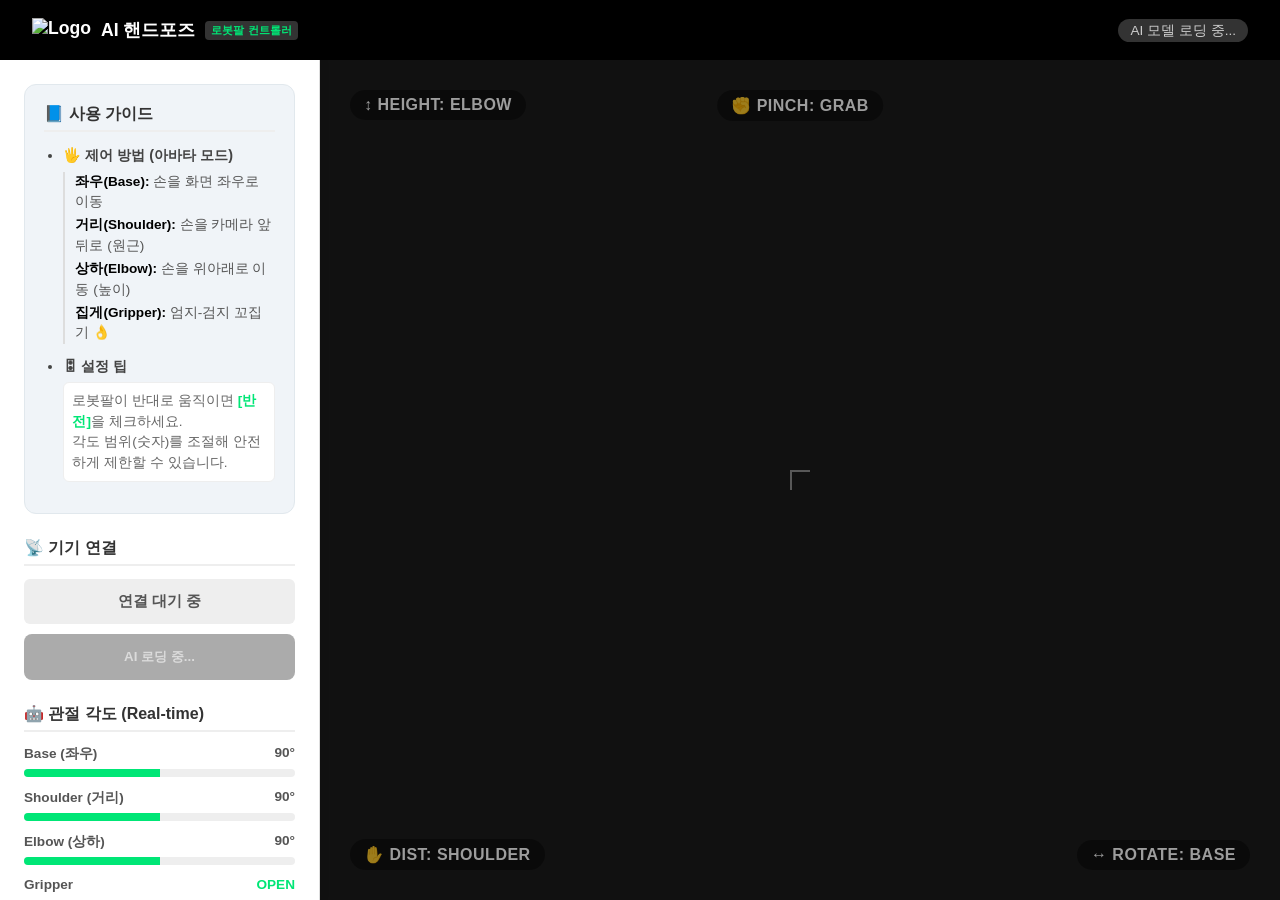
==== index.html @ b78bf1d8 "Update index.html" ====
<!DOCTYPE html>
<html lang="ko">
<head>
  <meta charset="UTF-8">
  <meta name="viewport" content="width=device-width, initial-scale=1.0">
  <title>바운더리엑스 AI 핸드포즈 로봇팔 컨트롤러</title>
  
  <link rel="icon" href="https://raw.githubusercontent.com/boundary-x/ai_teachable_machine/refs/heads/main/Favicon.png"/> 
  <link rel="X-icon" href="https://raw.githubusercontent.com/boundary-x/ai_teachable_machine/refs/heads/main/Favicon.png"/> 
  
  <link rel="stylesheet" as="style" crossorigin href="https://cdn.jsdelivr.net/gh/orioncactus/pretendard@v1.3.9/dist/web/variable/pretendardvariable.min.css" />
  <link rel="stylesheet" type="text/css" href="style.css">

</head>

<body>
  <header>
    <div class="title">
      <img src="https://raw.githubusercontent.com/boundary-x/ai_voice_recognition/refs/heads/main/boundaryx_logo.png" alt="Logo">
      AI 핸드포즈 <span class="white-badge">로봇팔 컨트롤러</span>
    </div>
    <div class="header-right">
        <span id="model-status" class="status-indicator loading">AI 모델 로딩 중...</span>
    </div>
  </header>

  <div class="app-container">
    <aside class="sidebar">
      
      <div class="panel info-panel">
        <h3>📘 사용 가이드</h3>
        <ul class="manual-list">
          <li><strong>🖐 제어 방법 (아바타 모드)</strong>
            <ul class="sub-list">
                <li><b>좌우(Base):</b> 손을 화면 좌우로 이동</li>
                <li><b>거리(Shoulder):</b> 손을 카메라 앞뒤로 (원근)</li>
                <li><b>상하(Elbow):</b> 손을 위아래로 이동 (높이)</li>
                <li><b>집게(Gripper):</b> 엄지-검지 꼬집기 👌</li>
            </ul>
          </li>
          <li class="trim-guide">
            <strong>🎛 설정 팁</strong>
            <p>로봇팔이 반대로 움직이면 <b>[반전]</b>을 체크하세요.<br>각도 범위(숫자)를 조절해 안전하게 제한할 수 있습니다.</p>
          </li>
        </ul>
      </div>

      <div class="panel">
        <h3>📡 기기 연결</h3>
        <div id="bt-status" class="status-box">연결 대기 중</div>
        <button id="connect-btn" class="btn-primary">기기 찾기</button>
        <button id="disconnect-btn" class="btn-secondary hidden">연결 해제</button>
      </div>

      <div class="panel">
        <h3>🤖 관절 각도 (Real-time)</h3>
        
        <div class="gauge-row">
            <span>Base (좌우)</span> <span id="val-base">90°</span>
        </div>
        <div class="gauge-bar"><div id="bar-base" style="width: 50%"></div></div>

        <div class="gauge-row">
            <span>Shoulder (거리)</span> <span id="val-shoulder">90°</span>
        </div>
        <div class="gauge-bar"><div id="bar-shoulder" style="width: 50%"></div></div>

        <div class="gauge-row">
            <span>Elbow (상하)</span> <span id="val-elbow">90°</span>
        </div>
        <div class="gauge-bar"><div id="bar-elbow" style="width: 50%"></div></div>

        <div class="gauge-row">
            <span>Gripper</span> <span id="val-gripper" class="badge-open">OPEN</span>
        </div>
      </div>
      
      <div class="panel mapping-panel">
        <h3>🎛 동작 범위 & 방향 설정</h3>
        
        <div class="control-group">
            <div class="label-row">
                <label>Base (좌우)</label>
                <label class="checkbox-label">
                    <input type="checkbox" id="rev-base" checked> 반전
                </label>
            </div>
            <div class="input-row">
                <input type="number" id="min-base" value="0" min="0" max="180">
                <span>~</span>
                <input type="number" id="max-base" value="180" min="0" max="180">
            </div>
        </div>

        <div class="control-group">
            <div class="label-row">
                <label>Shoulder (거리)</label>
                <label class="checkbox-label">
                    <input type="checkbox" id="rev-shoulder" checked> 반전
                </label>
            </div>
            <div class="input-row">
                <input type="number" id="min-shoulder" value="20" min="0" max="180">
                <span>~</span>
                <input type="number" id="max-shoulder" value="160" min="0" max="180">
            </div>
        </div>

        <div class="control-group">
            <div class="label-row">
                <label>Elbow (상하)</label>
                <label class="checkbox-label">
                    <input type="checkbox" id="rev-elbow" checked> 반전
                </label>
            </div>
            <div class="input-row">
                <input type="number" id="min-elbow" value="20" min="0" max="180">
                <span>~</span>
                <input type="number" id="max-elbow" value="160" min="0" max="180">
            </div>
        </div>
      </div>

      <div class="debug-panel">
        <p>전송 패킷:</p>
        <code id="packet-log">Waiting...</code>
      </div>
    </aside>

    <main class="stage">
      <div class="canvas-wrapper">
        <video id="webcam" autoplay playsinline></video>
        
        <div class="overlay-guide-container">
            <div class="guide-text top-left">↕ Height: Elbow</div>
            <div class="guide-text bottom-left">✋ Dist: Shoulder</div>
            <div class="guide-text bottom-right">↔ Rotate: Base</div>
            <div class="guide-text center">✊ Pinch: Grab</div>
            <div class="center-crosshair"></div>
        </div>

        <canvas id="output_canvas"></canvas>
      </div>
    </main>
  </div>
  <!-- script를 body 끝에 배치: DOM 준비 후 실행, 블루투스 팝업 즉시 뜸 -->
  <script src="script.js"></script>
</body>
</html>
---- style.css ----
:root {
  --primary: #000000;
  --accent: #00E676; /* 바운더리엑스 그린 */
  --danger: #FF1744;
  --bg-color: #F0F2F5;
  --sidebar-width: 320px;
  --font-family: 'Pretendard', sans-serif;
}

* { margin: 0; padding: 0; box-sizing: border-box; font-family: var(--font-family); }

/* 태블릿/모바일 주소창 대응 (dvh) */
body { 
    height: 100dvh; 
    display: flex; 
    flex-direction: column; 
    background: var(--bg-color); 
    overflow: hidden; 
}

/* --- 헤더 --- */
header { 
    background: #000; 
    color: #fff; 
    height: 60px; 
    padding: 0 2rem; 
    display: flex; 
    align-items: center; 
    justify-content: space-between; 
    flex-shrink: 0; 
    z-index: 100; 
}
.title { font-weight: 700; font-size: 1.1rem; display: flex; align-items: center; gap: 10px; }
.title img { height: 24px; }
.white-badge { background: #333; font-size: 0.7rem; padding: 2px 6px; border-radius: 4px; color: var(--accent); }
.status-indicator { font-size: 0.85rem; padding: 4px 12px; border-radius: 20px; background: #333; color: #ccc; }
.status-indicator.ready { background: var(--accent); color: #000; font-weight: 700; }

/* --- 앱 레이아웃 --- */
.app-container { 
    display: flex; 
    flex: 1; 
    height: calc(100dvh - 60px); 
}

/* [좌측] 사이드바 */
.sidebar { 
    width: var(--sidebar-width); 
    background: #fff; 
    border-right: 1px solid #ddd; 
    padding: 1.5rem; 
    padding-bottom: 4rem; 
    display: flex; 
    flex-direction: column; 
    gap: 1.5rem; 
    overflow-y: auto; 
    flex-shrink: 0; 
    z-index: 20;
    box-shadow: 2px 0 10px rgba(0,0,0,0.05);
}

.panel h3 { font-size: 1rem; font-weight: 800; margin-bottom: 0.8rem; color: #333; border-bottom: 2px solid #eee; padding-bottom: 5px; }

/* 사용 가이드 패널 */
.info-panel { background: #F0F4F8; padding: 1.2rem; border-radius: 12px; border: 1px solid #E1E8ED; }
.manual-list { padding-left: 1.2rem; font-size: 0.9rem; color: #444; line-height: 1.5; }
.manual-list > li { margin-bottom: 12px; }
.sub-list { padding-left: 10px; margin-top: 5px; list-style: none; border-left: 2px solid #ddd; }
.sub-list li { font-size: 0.85rem; margin-bottom: 3px; color: #555; }
.sub-list b { color: #000; }
.trim-guide p { margin-top: 5px; font-size: 0.85rem; color: #666; background: #fff; padding: 8px; border-radius: 6px; border: 1px solid #eee; }
.trim-guide b { color: var(--accent); }

/* 버튼 스타일 */
.btn-primary { width: 100%; padding: 14px; background: #000; color: #fff; border: none; border-radius: 8px; font-weight: 700; cursor: pointer; transition: 0.2s; }
.btn-primary:hover { background: #333; }
.btn-secondary { width: 100%; padding: 14px; background: #fff; color: var(--danger); border: 1px solid #ddd; border-radius: 8px; font-weight: 700; cursor: pointer; }
.hidden { display: none; }

.status-box { background: #eee; padding: 12px; text-align: center; border-radius: 6px; font-size: 0.95rem; font-weight: 600; color: #555; margin-bottom: 10px; }
.status-connected { background: #E6F4EA; color: var(--accent); }

/* 게이지 바 스타일 */
.gauge-row { display: flex; justify-content: space-between; font-size: 0.85rem; font-weight: 600; margin-bottom: 6px; margin-top: 12px; color: #555; }
.gauge-bar { width: 100%; height: 8px; background: #eee; border-radius: 4px; overflow: hidden; }
.gauge-bar div { height: 100%; background: var(--accent); transition: width 0.1s; }
.badge-open { color: var(--accent); }
.badge-close { color: #888; } 

/* [수정됨] 동작 범위(Mapping) 설정 패널 */
.mapping-panel { 
    background: #fff; 
    border: 1px solid #e0e0e0; 
    padding: 15px; 
    border-radius: 8px; 
    background-color: #FAFAFA;
}

.control-group { 
    margin-bottom: 12px; 
    border-bottom: 1px dashed #ddd; 
    padding-bottom: 12px; 
}
.control-group:last-child { 
    border-bottom: none; 
    margin-bottom: 0; 
    padding-bottom: 0; 
}

.label-row { 
    display: flex; 
    justify-content: space-between; 
    align-items: center; 
    margin-bottom: 8px; 
}
.label-row label { 
    font-size: 0.9rem; 
    font-weight: 700; 
    color: #333; 
}

.checkbox-label { 
    font-size: 0.8rem !important; 
    display: flex; 
    align-items: center; 
    gap: 6px; 
    cursor: pointer; 
    color: #666 !important; 
    background: #eee;
    padding: 2px 8px;
    border-radius: 12px;
}
.checkbox-label input { 
    cursor: pointer; 
    accent-color: var(--danger); /* 체크 시 빨간색 강조 */
}

.input-row { 
    display: flex; 
    align-items: center; 
    gap: 8px; 
}
.input-row input { 
    width: 100%; 
    padding: 8px; 
    border: 1px solid #ccc; 
    border-radius: 6px; 
    text-align: center; 
    font-family: monospace; 
    font-weight: 700;
    font-size: 0.9rem;
    background: #fff;
}
.input-row input:focus {
    outline: none;
    border-color: var(--accent);
}
.input-row span { 
    color: #999; 
    font-weight: bold; 
}

/* 디버그 패널 */
.debug-panel { margin-top: auto; font-size: 0.75rem; color: #999; }
.debug-panel code { display: block; background: #222; color: #0f0; padding: 10px; border-radius: 4px; margin-top: 5px; font-family: monospace; text-align: center; }

/* [우측] 메인 스테이지 */
.stage { 
    flex: 1; 
    position: relative; 
    background: #111; 
    display: flex; 
    align-items: center; 
    justify-content: center; 
    overflow: hidden; 
}

.canvas-wrapper { 
    position: relative; 
    width: 100%; 
    height: 100%; 
    max-width: 1280px; 
    display: flex; 
    justify-content: center; 
}

video { position: absolute; visibility: hidden; } 
canvas { 
    position: absolute; 
    left: 0; 
    top: 0; 
    width: 100%; 
    height: 100%; 
    /* object-fit:contain은 canvas에 적용 안 됨 — JS(predictWebcam)에서 letterbox 직접 처리 */
    z-index: 1; 
}

/* 오버레이 가이드 */
.overlay-guide-container { 
    position: absolute; 
    top: 0; 
    left: 0; 
    width: 100%; 
    height: 100%; 
    z-index: 10; 
    pointer-events: none; 
}

.guide-text { 
    position: absolute; 
    color: rgba(255,255,255,0.6); 
    font-weight: 700; 
    font-size: 1rem; 
    background: rgba(0,0,0,0.4); 
    padding: 6px 14px; 
    border-radius: 20px; 
    text-transform: uppercase; 
    letter-spacing: 0.5px; 
}

/* 위치 지정 클래스 */
.top-left { top: 30px; left: 30px; }
.bottom-right { bottom: 30px; right: 30px; }
.bottom-left { bottom: 30px; left: 30px; }
.center { top: 30px; left: 50%; transform: translateX(-50%); }

.center-crosshair { 
    position: absolute; 
    top: 50%; 
    left: 50%; 
    width: 20px; 
    height: 20px; 
    border-left: 2px solid rgba(255,255,255,0.3); 
    border-top: 2px solid rgba(255,255,255,0.3); 
    transform: translate(-50%, -50%); 
}

/* 태블릿/모바일 반응형 */
@media (max-width: 900px) {
  .app-container { flex-direction: column; height: auto; }
  .sidebar { width: 100%; height: auto; border-right: none; padding-bottom: 2rem; border-bottom: 1px solid #ddd; }
  .stage { height: 60dvh; min-height: 400px; }
}

/* 모델 로딩 중 버튼 비활성화 스타일 */
.btn-primary:disabled {
  background: #888;
  color: #ccc;
  cursor: not-allowed;
  opacity: 0.7;
}
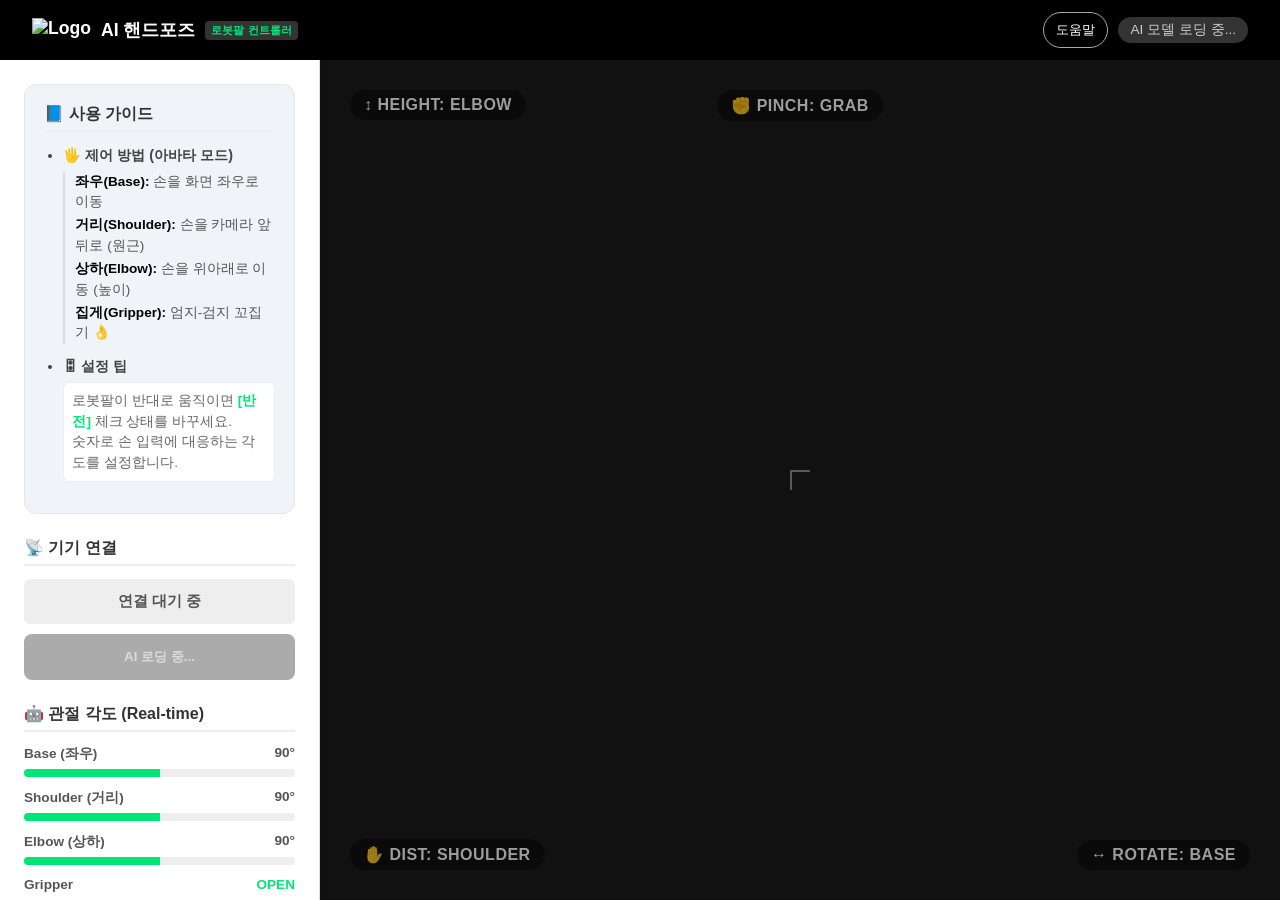
==== commit b840316d: "Add robot arm walkthrough and support resources" ====
--- a/index.html
+++ b/index.html
@@ -1,149 +1,152 @@
-<!DOCTYPE html>
-<html lang="ko">
-<head>
-  <meta charset="UTF-8">
-  <meta name="viewport" content="width=device-width, initial-scale=1.0">
-  <title>바운더리엑스 AI 핸드포즈 로봇팔 컨트롤러</title>
-  
-  <link rel="icon" href="https://raw.githubusercontent.com/boundary-x/ai_teachable_machine/refs/heads/main/Favicon.png"/> 
-  <link rel="X-icon" href="https://raw.githubusercontent.com/boundary-x/ai_teachable_machine/refs/heads/main/Favicon.png"/> 
-  
-  <link rel="stylesheet" as="style" crossorigin href="https://cdn.jsdelivr.net/gh/orioncactus/pretendard@v1.3.9/dist/web/variable/pretendardvariable.min.css" />
-  <link rel="stylesheet" type="text/css" href="style.css">
-
-</head>
-
-<body>
-  <header>
-    <div class="title">
-      <img src="https://raw.githubusercontent.com/boundary-x/ai_voice_recognition/refs/heads/main/boundaryx_logo.png" alt="Logo">
-      AI 핸드포즈 <span class="white-badge">로봇팔 컨트롤러</span>
-    </div>
-    <div class="header-right">
-        <span id="model-status" class="status-indicator loading">AI 모델 로딩 중...</span>
-    </div>
-  </header>
-
-  <div class="app-container">
-    <aside class="sidebar">
-      
-      <div class="panel info-panel">
-        <h3>📘 사용 가이드</h3>
-        <ul class="manual-list">
-          <li><strong>🖐 제어 방법 (아바타 모드)</strong>
-            <ul class="sub-list">
-                <li><b>좌우(Base):</b> 손을 화면 좌우로 이동</li>
-                <li><b>거리(Shoulder):</b> 손을 카메라 앞뒤로 (원근)</li>
-                <li><b>상하(Elbow):</b> 손을 위아래로 이동 (높이)</li>
-                <li><b>집게(Gripper):</b> 엄지-검지 꼬집기 👌</li>
-            </ul>
-          </li>
-          <li class="trim-guide">
-            <strong>🎛 설정 팁</strong>
-            <p>로봇팔이 반대로 움직이면 <b>[반전]</b>을 체크하세요.<br>각도 범위(숫자)를 조절해 안전하게 제한할 수 있습니다.</p>
-          </li>
-        </ul>
-      </div>
-
-      <div class="panel">
-        <h3>📡 기기 연결</h3>
-        <div id="bt-status" class="status-box">연결 대기 중</div>
-        <button id="connect-btn" class="btn-primary">기기 찾기</button>
-        <button id="disconnect-btn" class="btn-secondary hidden">연결 해제</button>
-      </div>
-
-      <div class="panel">
-        <h3>🤖 관절 각도 (Real-time)</h3>
-        
-        <div class="gauge-row">
-            <span>Base (좌우)</span> <span id="val-base">90°</span>
-        </div>
-        <div class="gauge-bar"><div id="bar-base" style="width: 50%"></div></div>
-
-        <div class="gauge-row">
-            <span>Shoulder (거리)</span> <span id="val-shoulder">90°</span>
-        </div>
-        <div class="gauge-bar"><div id="bar-shoulder" style="width: 50%"></div></div>
-
-        <div class="gauge-row">
-            <span>Elbow (상하)</span> <span id="val-elbow">90°</span>
-        </div>
-        <div class="gauge-bar"><div id="bar-elbow" style="width: 50%"></div></div>
-
-        <div class="gauge-row">
-            <span>Gripper</span> <span id="val-gripper" class="badge-open">OPEN</span>
-        </div>
-      </div>
-      
-      <div class="panel mapping-panel">
-        <h3>🎛 동작 범위 & 방향 설정</h3>
-        
-        <div class="control-group">
-            <div class="label-row">
-                <label>Base (좌우)</label>
-                <label class="checkbox-label">
-                    <input type="checkbox" id="rev-base" checked> 반전
-                </label>
-            </div>
-            <div class="input-row">
-                <input type="number" id="min-base" value="0" min="0" max="180">
-                <span>~</span>
-                <input type="number" id="max-base" value="180" min="0" max="180">
-            </div>
-        </div>
-
-        <div class="control-group">
-            <div class="label-row">
-                <label>Shoulder (거리)</label>
-                <label class="checkbox-label">
-                    <input type="checkbox" id="rev-shoulder" checked> 반전
-                </label>
-            </div>
-            <div class="input-row">
-                <input type="number" id="min-shoulder" value="20" min="0" max="180">
-                <span>~</span>
-                <input type="number" id="max-shoulder" value="160" min="0" max="180">
-            </div>
-        </div>
-
-        <div class="control-group">
-            <div class="label-row">
-                <label>Elbow (상하)</label>
-                <label class="checkbox-label">
-                    <input type="checkbox" id="rev-elbow" checked> 반전
-                </label>
-            </div>
-            <div class="input-row">
-                <input type="number" id="min-elbow" value="20" min="0" max="180">
-                <span>~</span>
-                <input type="number" id="max-elbow" value="160" min="0" max="180">
-            </div>
-        </div>
-      </div>
-
-      <div class="debug-panel">
-        <p>전송 패킷:</p>
-        <code id="packet-log">Waiting...</code>
-      </div>
-    </aside>
-
-    <main class="stage">
-      <div class="canvas-wrapper">
-        <video id="webcam" autoplay playsinline></video>
-        
-        <div class="overlay-guide-container">
-            <div class="guide-text top-left">↕ Height: Elbow</div>
-            <div class="guide-text bottom-left">✋ Dist: Shoulder</div>
-            <div class="guide-text bottom-right">↔ Rotate: Base</div>
-            <div class="guide-text center">✊ Pinch: Grab</div>
-            <div class="center-crosshair"></div>
-        </div>
-
-        <canvas id="output_canvas"></canvas>
-      </div>
-    </main>
-  </div>
-  <!-- script를 body 끝에 배치: DOM 준비 후 실행, 블루투스 팝업 즉시 뜸 -->
-  <script src="script.js"></script>
-</body>
-</html>
+<!DOCTYPE html>
+<html lang="ko">
+<head>
+  <meta charset="UTF-8">
+  <meta name="viewport" content="width=device-width, initial-scale=1.0">
+  <title>바운더리엑스 AI 핸드포즈 로봇팔 컨트롤러</title>
+
+  <link rel="icon" href="https://raw.githubusercontent.com/boundary-x/ai_teachable_machine/refs/heads/main/Favicon.png"/>
+  <link rel="X-icon" href="https://raw.githubusercontent.com/boundary-x/ai_teachable_machine/refs/heads/main/Favicon.png"/>
+
+  <link rel="stylesheet" as="style" crossorigin href="https://cdn.jsdelivr.net/gh/orioncactus/pretendard@v1.3.9/dist/web/variable/pretendardvariable.min.css" />
+  <link rel="stylesheet" type="text/css" href="style.css">
+
+  <link rel="stylesheet" href="support.css?v=1">
+</head>
+
+<body>
+  <header>
+    <div class="title">
+      <img src="https://raw.githubusercontent.com/boundary-x/ai_voice_recognition/refs/heads/main/boundaryx_logo.png" alt="Logo">
+      AI 핸드포즈 <span class="white-badge">로봇팔 컨트롤러</span>
+    </div>
+    <div class="header-right"><button type="button" class="help-button" data-help="">도움말</button>
+        <span id="model-status" class="status-indicator loading">AI 모델 로딩 중...</span>
+    </div>
+  </header>
+
+  <div class="app-container">
+    <aside class="sidebar">
+
+      <div class="panel info-panel">
+        <h3>📘 사용 가이드</h3>
+        <ul class="manual-list">
+          <li><strong>🖐 제어 방법 (아바타 모드)</strong>
+            <ul class="sub-list">
+                <li><b>좌우(Base):</b> 손을 화면 좌우로 이동</li>
+                <li><b>거리(Shoulder):</b> 손을 카메라 앞뒤로 (원근)</li>
+                <li><b>상하(Elbow):</b> 손을 위아래로 이동 (높이)</li>
+                <li><b>집게(Gripper):</b> 엄지-검지 꼬집기 👌</li>
+            </ul>
+          </li>
+          <li class="trim-guide">
+            <strong>🎛 설정 팁</strong>
+            <p>로봇팔이 반대로 움직이면 <b>[반전]</b> 체크 상태를 바꾸세요.<br>숫자로 손 입력에 대응하는 각도를 설정합니다.</p>
+          </li>
+        </ul>
+      </div>
+
+      <div class="panel" id="connection-panel">
+        <h3>📡 기기 연결</h3>
+        <div id="bt-status" class="status-box">연결 대기 중</div>
+        <button id="connect-btn" class="btn-primary">기기 찾기</button>
+        <button id="disconnect-btn" class="btn-secondary hidden">연결 해제</button>
+      </div>
+
+      <div class="panel" id="angles-panel">
+        <h3>🤖 관절 각도 (Real-time)</h3>
+
+        <div class="gauge-row">
+            <span>Base (좌우)</span> <span id="val-base">90°</span>
+        </div>
+        <div class="gauge-bar"><div id="bar-base" style="width: 50%"></div></div>
+
+        <div class="gauge-row">
+            <span>Shoulder (거리)</span> <span id="val-shoulder">90°</span>
+        </div>
+        <div class="gauge-bar"><div id="bar-shoulder" style="width: 50%"></div></div>
+
+        <div class="gauge-row">
+            <span>Elbow (상하)</span> <span id="val-elbow">90°</span>
+        </div>
+        <div class="gauge-bar"><div id="bar-elbow" style="width: 50%"></div></div>
+
+        <div class="gauge-row">
+            <span>Gripper</span> <span id="val-gripper" class="badge-open">OPEN</span>
+        </div>
+      </div>
+
+      <div class="panel mapping-panel">
+        <h3>🎛 동작 범위 & 방향 설정</h3>
+
+        <div class="control-group">
+            <div class="label-row">
+                <label>Base (좌우)</label>
+                <label class="checkbox-label">
+                    <input type="checkbox" id="rev-base" checked> 반전
+                </label>
+            </div>
+            <div class="input-row">
+                <input type="number" id="min-base" value="0" min="0" max="180">
+                <span>~</span>
+                <input type="number" id="max-base" value="180" min="0" max="180">
+            </div>
+        </div>
+
+        <div class="control-group">
+            <div class="label-row">
+                <label>Shoulder (거리)</label>
+                <label class="checkbox-label">
+                    <input type="checkbox" id="rev-shoulder"> 반전
+                </label>
+            </div>
+            <div class="input-row">
+                <input type="number" id="min-shoulder" value="20" min="0" max="180">
+                <span>~</span>
+                <input type="number" id="max-shoulder" value="160" min="0" max="180">
+            </div>
+        </div>
+
+        <div class="control-group">
+            <div class="label-row">
+                <label>Elbow (상하)</label>
+                <label class="checkbox-label">
+                    <input type="checkbox" id="rev-elbow" checked> 반전
+                </label>
+            </div>
+            <div class="input-row">
+                <input type="number" id="min-elbow" value="20" min="0" max="180">
+                <span>~</span>
+                <input type="number" id="max-elbow" value="160" min="0" max="180">
+            </div>
+        </div>
+      </div>
+
+      <div class="debug-panel">
+        <p>전송 패킷:</p>
+        <code id="packet-log">Waiting...</code>
+      </div>
+      <details id="support-card"></details>
+    </aside>
+
+    <main class="stage">
+      <div class="canvas-wrapper">
+        <video id="webcam" autoplay playsinline></video>
+
+        <div class="overlay-guide-container">
+            <div class="guide-text top-left">↕ Height: Elbow</div>
+            <div class="guide-text bottom-left">✋ Dist: Shoulder</div>
+            <div class="guide-text bottom-right">↔ Rotate: Base</div>
+            <div class="guide-text center">✊ Pinch: Grab</div>
+            <div class="center-crosshair"></div>
+        </div>
+
+        <canvas id="output_canvas"></canvas>
+      </div>
+    </main>
+  </div>
+  <!-- script를 body 끝에 배치: DOM 준비 후 실행, 블루투스 팝업 즉시 뜸 -->
+  <script src="script.js"></script>
+  <script src="support.js?v=1"></script>
+</body>
+</html>
--- a/support.css
+++ b/support.css
@@ -0,0 +1,90 @@
+/* Support UI shares the app's monochrome controls without global button overrides. */
+.header-actions { display:flex; align-items:center; gap:8px; flex-shrink:0; }
+.header-actions .help-button { border:0; background:transparent; color:#fff; padding:6px 2px; font-size:12px; width:auto !important; min-width:0; min-height:36px; flex:none !important; white-space:nowrap; }
+.support-inline { margin-top:14px; display:flex; align-items:center; flex-wrap:wrap; gap:8px 16px; }
+.support-inline a, .support-inline button { font-size:13px; color:#555; text-underline-offset:4px; }
+.support-inline button { background:transparent; border:0; text-decoration:underline; padding:0; width:auto !important; min-width:0; min-height:36px; flex:none !important; }
+#support-card { padding:0; overflow:hidden; }
+#support-card > summary { display:flex; align-items:center; justify-content:space-between; gap:12px; padding:24px 28px; cursor:pointer; list-style:none; }
+#support-card > summary strong { display:block; font-size:1.15rem; color:#111; }
+#support-card > summary small { display:block; font-size:13px; color:#777; margin-top:3px; }
+summary::-webkit-details-marker { display:none; }
+.support-chevron { font-size:22px; transition:transform .15s; }
+#support-card[open] > summary .support-chevron { transform:rotate(180deg); }
+#support-card[open] > summary { border-bottom:1px solid #e5e7eb; }
+.support-content { padding:24px 28px; }
+#support-card p { font-size:14px; line-height:1.7; margin:0 0 16px; }
+.support-actions { display:grid; gap:10px; }
+.support-actions > button, .support-actions > a { width:100% !important; min-width:0; padding:12px 16px; min-height:46px; border-radius:10px; font-size:14px; font-weight:600; display:flex; justify-content:space-between; align-items:center; text-decoration:none; border:1px solid #d1d5db; }
+.support-actions .support-primary { background:#111; color:white; border-color:#111; }
+.support-actions .support-link { background:white; color:#111; }
+#support-card .support-caption { font-size:12px; color:#777; }
+.support-section { border-top:1px solid #ddd; }
+.support-section > summary, .support-faq details > summary { cursor:pointer; padding:16px 0; font-weight:600; font-size:14px; list-style:none; display:flex; gap:12px; align-items:center; }
+.support-section > summary::before, .support-faq details > summary::before { content:'+'; color:#777; flex-shrink:0; font-weight:400; }
+.support-section[open] > summary::before, .support-faq details[open] > summary::before { content:'−'; }
+.support-meta { font-size:11px; color:#888; font-weight:400; margin-left:auto; white-space:nowrap; }
+.support-answer { padding:0 0 18px 22px; color:#555; font-size:14px; }
+.support-answer ol, .support-answer ul { padding-left:18px; margin-bottom:12px; }
+.support-answer li { margin-bottom:8px; }
+.support-answer a { color:#222; text-underline-offset:4px; }
+#support-card .support-release { color:#111; font-weight:600; margin-bottom:8px; }
+.support-faq { padding-left:0; }
+.support-faq details { background:#fff; border:1px solid #e4e4e4; border-radius:8px; margin-bottom:8px; padding:0 12px; }
+.support-faq details > summary { font-size:13px; line-height:1.5; }
+#support-card .support-faq p { font-size:13px; margin-bottom:12px; }
+.support-original { display:inline-block; font-size:12px; color:#666; margin-top:14px; text-underline-offset:4px; }
+summary:focus-visible { outline:3px solid #3778d4; outline-offset:-3px; }
+#support-card, .support-faq details { scroll-margin-top:90px; }
+body.guide-active .canvas-container { position:relative !important; top:auto !important; z-index:auto !important; }
+body.guide-active::after { content:''; height:60vh; flex-shrink:0; }
+#guide-dialog { position:fixed; inset:0; width:100%; height:100%; max-width:none; max-height:none; margin:0; padding:0; border:0; background:transparent; overflow:hidden; color:#111; }
+#guide-dialog::backdrop { background:transparent; }
+#guide-spotlight { position:fixed; border:2px solid #fff; border-radius:12px; box-shadow:0 0 0 9999px rgba(0,0,0,.64); pointer-events:none; }
+#guide-dialog:has(#guide-spotlight[hidden]) { background:rgba(0,0,0,.64); }
+#guide-panel { position:fixed; background:white; border:1px solid #e5e7eb; border-radius:16px; box-shadow:0 12px 48px #0003; padding:20px; max-height:calc(100dvh - 24px); overflow:auto; }
+.guide-topline { display:flex; align-items:center; justify-content:space-between; gap:12px; margin-bottom:10px; }
+#guide-progress { font-size:12px; color:#777; }
+#guide-panel button { flex:none !important; width:auto !important; min-width:0; min-height:40px; padding:8px 16px; font-size:13px; border-radius:50px; cursor:pointer; }
+#guide-panel #guide-close { color:#555; background:none; border:0; padding:4px 0 4px 12px; min-height:32px; }
+#guide-title { font-size:20px; line-height:1.35; margin:0 0 10px; }
+#guide-description { font-size:14px; line-height:1.65; color:#444; margin-bottom:12px; }
+.guide-caption { color:#888; font-size:11px; margin-bottom:16px; }
+.guide-navigation { display:flex; justify-content:space-between; gap:10px; }
+#guide-prev { background:white; color:#555; border:1px solid #ddd; }
+#guide-next { background:#111; color:white; border:1px solid #111; }
+@media(max-width:767px) {
+  .header-actions { gap:6px; }
+  .header-actions .help-button { font-size:11px; }
+  #support-card > summary, .support-content { padding:20px 16px; }
+  .support-meta { display:none; }
+}
+@media(max-width:359px) { .header-actions .back-button { font-size:11px; padding-inline:7px; } }
+@media(max-height:500px) { #guide-panel { padding:14px; } #guide-title { font-size:18px; } #guide-description { font-size:13px; } .guide-caption { margin-bottom:10px; } }
+@media(prefers-reduced-motion:reduce) { .support-chevron { transition:none; } }
+
+.support-actions { margin-bottom:20px; }
+.example-code { padding:4px 0 12px; }
+.example-code a { display:inline-block; font-weight:600; font-size:14px; padding:8px 0; }
+#support-card .example-code p { font-size:13px; margin:0; }
+.guide-chapters { display:flex; gap:5px; margin-bottom:14px; flex-wrap:wrap; }
+#guide-panel .guide-chapters button { font-size:11px; padding:6px 8px; min-height:32px; border:1px solid #ddd; background:#fff; color:#666; }
+#guide-panel .guide-chapters button[aria-pressed="true"] { background:#111; color:#fff; border-color:#111; }
+#guide-panel #guide-skip-device { color:#555; border:0; border-radius:0; background:none; padding:0 0 10px; font-size:12px; text-decoration:underline; text-underline-offset:3px; }
+#guide-skip-device[hidden] { display:none; }
+@media(max-height:500px) { .guide-chapters { margin-bottom:8px; } .guide-topline { margin-bottom:4px; } #guide-description { margin-bottom:8px; } }
+
+#class-list:empty::before { content:"ID를 추가하면 학습 버튼이 표시됩니다."; display:block; padding:12px 0; color:#666; font-size:13px; }
+
+.controls { min-width:0; } .title { min-width:0; white-space:nowrap; } header { gap:8px; } .title > a { display:flex; min-width:0; } .footer-info { min-width:0; }
+@media(max-width:767px) { .title img { max-width:80px; object-fit:contain; } .title { font-size:.8rem; gap:5px; } }
+@media(max-width:359px) { .title img { max-width:60px; } }
+
+@media(max-width:480px){.title{font-size:11px;gap:4px}.title img{max-width:60px}.header-actions{gap:4px}.header-actions .back-button{padding:6px 8px}}
+
+
+.header-right{display:flex;align-items:center;gap:10px}header .help-button{background:transparent;color:white;border:1px solid #aaa;border-radius:20px;padding:8px 12px;cursor:pointer}#support-card{padding:16px;border:1px solid #ddd;border-radius:12px;flex-shrink:0}#support-card p{line-height:1.6}#support-card .support-content{padding-top:16px}.sidebar>.panel{flex-shrink:0}
+@media(max-width:900px){body{height:auto;min-height:100dvh;overflow:auto}.app-container{flex:none}.sidebar{overflow:visible}.stage{flex:none}header{height:auto;min-height:60px;padding:12px 16px;gap:8px;flex-wrap:wrap}.title{flex-wrap:wrap}.header-right{margin-left:auto}}
+
+
+body.guide-active::after{display:none}#support-card{padding:0}#support-card>summary,.support-content{padding:18px 14px}.support-answer{padding-left:8px}.support-answer details>summary{cursor:pointer;padding:10px 0}.stage{min-width:0}@media(max-width:900px){body.guide-active::after{display:block;height:65vh}.sidebar{flex:none}}
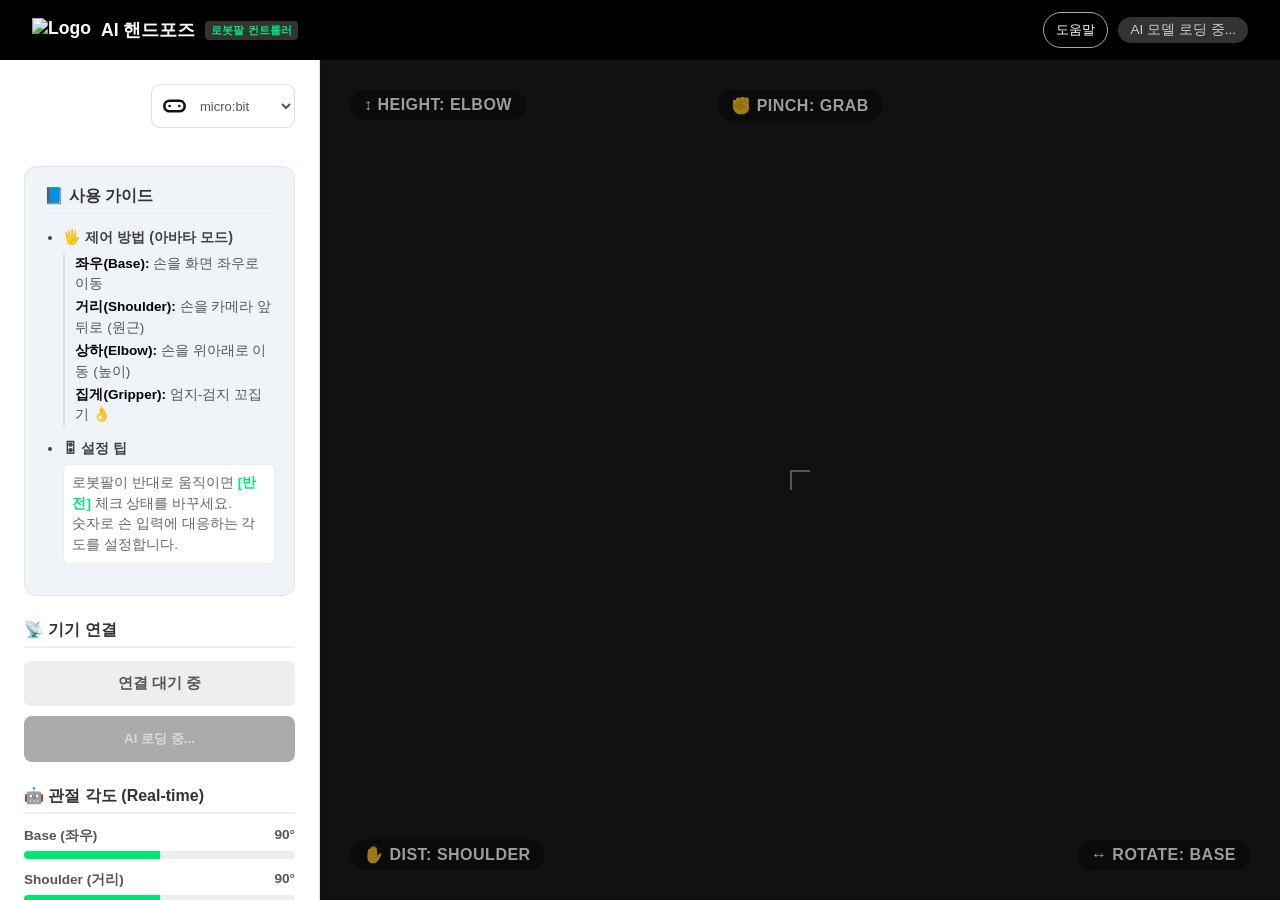
==== commit ea15a0c5: "Add optional ESP32 BLE support while preserving micro:bit mode" ====
--- a/index.html
+++ b/index.html
@@ -1,6 +1,8 @@
 <!DOCTYPE html>
 <html lang="ko">
 <head>
+<script src="board-compat.js?v=esp32-20261109" data-repo="ai_handpose_robot_arm_controller"></script>
+<link rel="stylesheet" href="board-compat.css?v=esp32-20261109">
   <meta charset="UTF-8">
   <meta name="viewport" content="width=device-width, initial-scale=1.0">
   <title>바운더리엑스 AI 핸드포즈 로봇팔 컨트롤러</title>
@@ -11,7 +13,7 @@
   <link rel="stylesheet" as="style" crossorigin href="https://cdn.jsdelivr.net/gh/orioncactus/pretendard@v1.3.9/dist/web/variable/pretendardvariable.min.css" />
   <link rel="stylesheet" type="text/css" href="style.css">
 
-  <link rel="stylesheet" href="support.css?v=1">
+  <link rel="stylesheet" href="support.css?v=arm-3d-20261102">
 </head>
 
 <body>
@@ -146,7 +148,9 @@
     </main>
   </div>
   <!-- script를 body 끝에 배치: DOM 준비 후 실행, 블루투스 팝업 즉시 뜸 -->
-  <script src="script.js"></script>
-  <script src="support.js?v=1"></script>
+  <script src="script.js?v=esp32-20261109"></script>
+  <script src="support.js?v=arm-3d-20261102"></script>
 </body>
 </html>
+
+
--- a/board-compat.css
+++ b/board-compat.css
@@ -0,0 +1,21 @@
+.bx-board-toolbar{display:flex;justify-content:flex-end;grid-column:1/-1;flex:0 0 auto;margin:0 0 14px;min-width:0}
+.bx-board-picker{position:relative;border-radius:9px;background:#fff;line-height:1.4}
+#bx-board-select{display:block;width:auto!important;max-width:none;min-height:44px;padding:8px 28px 8px 44px;background:transparent;color:#555;border:1px solid #ddd;border-radius:9px;font-family:inherit;font-size:13px;cursor:pointer;box-sizing:border-box}
+#bx-board-select:focus-visible{outline:2px solid #3778d4;outline-offset:2px}
+.bx-board-logos{position:absolute;left:12px;top:50%;width:23px;height:23px;transform:translateY(-50%);pointer-events:none}
+.bx-board-logos img{position:absolute;width:23px;height:23px;object-fit:contain;opacity:0;transform:translateY(3px) scale(.9);transition:opacity .2s,transform .2s}
+.bx-board-logos img.active{opacity:1;transform:none}
+.bx-board-changed .bx-board-picker{animation:bx-confirm .65s ease-out}
+@keyframes bx-confirm{0%,25%{background:#e9eaec;box-shadow:0 0 0 2px #777}100%{background:#fff;box-shadow:0 0 0 0 transparent}}
+.bx-sr{position:absolute;width:1px;height:1px;overflow:hidden;clip-path:inset(50%);white-space:nowrap}
+.bx-esp-examples{font-family:inherit;color:#444;padding:16px 0;line-height:1.7}
+.bx-esp-examples p{margin:0 0 16px!important;font-size:14px!important;color:#555!important}
+.bx-esp-examples article{background:#fff;border:1px solid #ddd;border-radius:16px;padding:20px;margin-top:16px}
+.bx-esp-examples h4{margin:0 0 12px;font-size:18px;color:#111}
+.bx-esp-examples article>a{display:block;background:#111;color:#fff!important;padding:12px 16px;border-radius:10px;font-size:14px;text-decoration:none;min-height:44px;box-sizing:border-box}
+.bx-esp-examples article>a+p{margin-top:20px!important}
+.bx-esp-prepare,.bx-esp-note{padding:16px;border-radius:12px;background:#f3f4f5;color:#444;margin:16px 0;line-height:1.7;font-size:14px}
+.bx-esp-guide{position:fixed;inset:0;margin:auto;max-width:460px;width:calc(100% - 32px);max-height:80vh;overflow:auto;border:1px solid #ddd;border-radius:18px;padding:24px;box-sizing:border-box;color:#222;background:#fff;line-height:1.7}
+.bx-esp-guide::backdrop{background:#0008}.bx-esp-guide h2{font-size:21px;margin:0 0 16px}.bx-esp-guide ol{padding-left:24px}.bx-esp-guide li{margin-bottom:12px}.bx-esp-guide button{background:#111;color:white;border:0;border-radius:10px;padding:12px 24px}
+@media(prefers-reduced-motion:reduce){.bx-board-logos img{transition:none}.bx-board-changed .bx-board-picker{animation:none;background:#eceef0;box-shadow:0 0 0 2px #888}}
+html[data-bx-board=esp32] [hidden]{display:none!important}
--- a/support.css
+++ b/support.css
@@ -88,3 +88,60 @@
 
 
 body.guide-active::after{display:none}#support-card{padding:0}#support-card>summary,.support-content{padding:18px 14px}.support-answer{padding-left:8px}.support-answer details>summary{cursor:pointer;padding:10px 0}.stage{min-width:0}@media(max-width:900px){body.guide-active::after{display:block;height:65vh}.sidebar{flex:none}}
+
+/* Shared example cards */
+#support-card .device-prepare{padding:18px;background:#f0f2f4;border-radius:12px;margin-bottom:16px}
+#support-card .device-example-card{padding:18px;border:1px solid #d3d7dc;border-radius:16px;background:#fff;margin:16px 0}
+#support-card .device-example-heading{display:flex;align-items:center;justify-content:space-between;gap:8px;flex-wrap:wrap}
+#support-card .device-example-heading h4{margin:0;font-size:17px}
+#support-card .device-tag{display:inline-block;padding:5px 8px;border-radius:5px;background:#f0f2f4;color:#606a76;font-size:12px}
+#support-card .device-example-links a{display:block;padding:15px;border-radius:10px;background:#111;color:#fff;font-weight:700;text-decoration:none;line-height:1.6}
+#support-card .arm-help-links{display:grid;gap:10px;margin:16px 0}
+#support-card .arm-help-links button{width:100%;padding:16px;display:flex;justify-content:space-between;align-items:center;gap:8px;text-align:left;border:1px solid #d3d7dc;border-radius:12px;background:#fff;color:#111;cursor:pointer}
+#support-card .arm-help-links strong{font-size:15px;line-height:1.6}
+#support-card .arm-help-links small{display:block;font-size:12px;color:#66717e;line-height:1.6;margin-top:4px}
+#arm-help-dialog{box-sizing:border-box;width:min(720px,calc(100vw - 24px));max-width:none;max-height:calc(100dvh - 32px);padding:24px;border:1px solid #ddd;border-radius:20px;background:#fff;color:#171717;overflow:auto;margin:auto;font-family:inherit;line-height:1.7}
+#arm-help-dialog::backdrop{background:rgba(0,0,0,.58)}
+#arm-help-dialog *{box-sizing:border-box}
+#arm-help-dialog .arm-help-header{display:flex;align-items:flex-start;justify-content:space-between;gap:16px}
+#arm-help-title{font-size:22px;margin:0}
+#arm-help-dialog button{font-family:inherit;cursor:pointer;min-height:44px}
+#arm-help-close{flex-shrink:0;border:1px solid #ccc;border-radius:24px;padding:8px 14px;background:#fff;color:#111}
+#arm-help-dialog p{font-size:15px;line-height:1.8}
+#arm-help-dialog h3{font-size:17px;margin:0 0 10px}
+.arm-joint-buttons{display:grid;grid-template-columns:repeat(4,minmax(0,1fr));gap:8px;margin:16px 0}
+.arm-joint-buttons button{padding:12px 6px;border:1px solid #ccc;border-radius:10px;background:#fff;color:#111}
+.arm-joint-buttons small{display:block;font-size:12px;margin-top:4px}
+#arm-help-dialog button[aria-pressed="true"]{background:#111;color:#fff;border-color:#111}
+.arm-flow{display:grid;grid-template-columns:1fr auto 1fr;align-items:center;gap:12px;background:#f2f5f7;padding:20px;border-radius:16px;text-align:center;margin:16px 0}
+.arm-flow strong,.arm-flow small{display:block}
+.arm-flow small{font-size:12px;color:#65717e;margin-top:8px}
+.arm-symbol{font-size:40px;font-weight:700;display:block}
+.arm-port{display:inline-block;border-radius:8px;background:#fff;padding:12px;font-weight:700;margin-bottom:10px}
+.arm-flow-arrow{font-size:24px}
+.arm-setting{background:#f6f7f8;padding:18px;border:1px solid #e1e4e8;border-radius:12px;margin:16px 0}
+.arm-setting p{margin:6px 0 0}
+.arm-detail{border:1px solid #ddd;border-radius:12px;padding:16px;margin-top:16px}
+.arm-detail summary{font-weight:600;cursor:pointer}
+.arm-packet{display:flex;flex-wrap:wrap;gap:4px;padding:16px;background:#111;color:#fff;border-radius:12px;align-items:center;margin:16px 0}
+#arm-help-dialog .arm-packet button{font-family:monospace;font-size:20px;background:#272727;color:#fff;border:1px solid #555;padding:8px;border-radius:6px}
+#arm-help-dialog .arm-packet button[aria-pressed="true"]{background:#ffe37b;color:#111;border-color:#ffe37b;font-weight:700}
+.arm-packet>span{font-family:monospace;font-size:14px;padding:4px}
+.arm-reset-values{display:grid;grid-template-columns:repeat(4,minmax(0,1fr));gap:8px}
+.arm-reset-values span{font-size:12px;text-align:center;background:#fff;border:1px solid #ddd;border-radius:8px;padding:10px 4px}
+.arm-reset-values b{display:block;font-size:20px}
+#arm-help-dialog .arm-help-caption{font-size:12px;color:#66717e;border-top:1px solid #ddd;padding-top:14px;margin-top:20px}
+#arm-help-dialog button:focus-visible,#support-card .arm-help-links button:focus-visible{outline:3px solid #3778d4;outline-offset:3px}
+@media(max-width:520px){#arm-help-dialog{padding:18px;border-radius:16px}#arm-help-title{font-size:18px}.arm-joint-buttons,.arm-reset-values{grid-template-columns:repeat(2,minmax(0,1fr))}.arm-flow{padding:12px;gap:8px}.arm-flow strong{font-size:14px}#arm-help-dialog .arm-packet button{font-size:17px;padding:6px}.arm-help-header{gap:8px}}
+
+.arm-motion{background:#f3f6f9;border:1px solid #dce2e8;border-radius:16px;padding:16px;margin:16px 0}
+.motion-labels{display:grid;grid-template-columns:1fr auto 1fr;text-align:center;gap:12px;font-size:15px}
+#arm-motion-svg{display:block;width:100%;height:auto;max-height:300px}
+#arm-help-dialog .motion-action{font-weight:700;text-align:center;margin:6px 0 14px}
+.motion-toolbar{display:flex;align-items:center;gap:12px;flex-wrap:wrap}
+#motion-toggle{background:#111;color:white;border:0;border-radius:24px;padding:10px 18px;min-width:96px}
+#motion-value{font-size:13px;color:#34475b}
+#arm-help-dialog .motion-note{font-size:12px;line-height:1.6;color:#5c6978;margin-bottom:0}
+
+.arm-3d-frame{display:block;width:100%;height:480px;border:0;border-radius:16px;margin:16px 0;background:#eef2f6}@media(max-width:520px){.arm-3d-frame{height:530px}}
+
